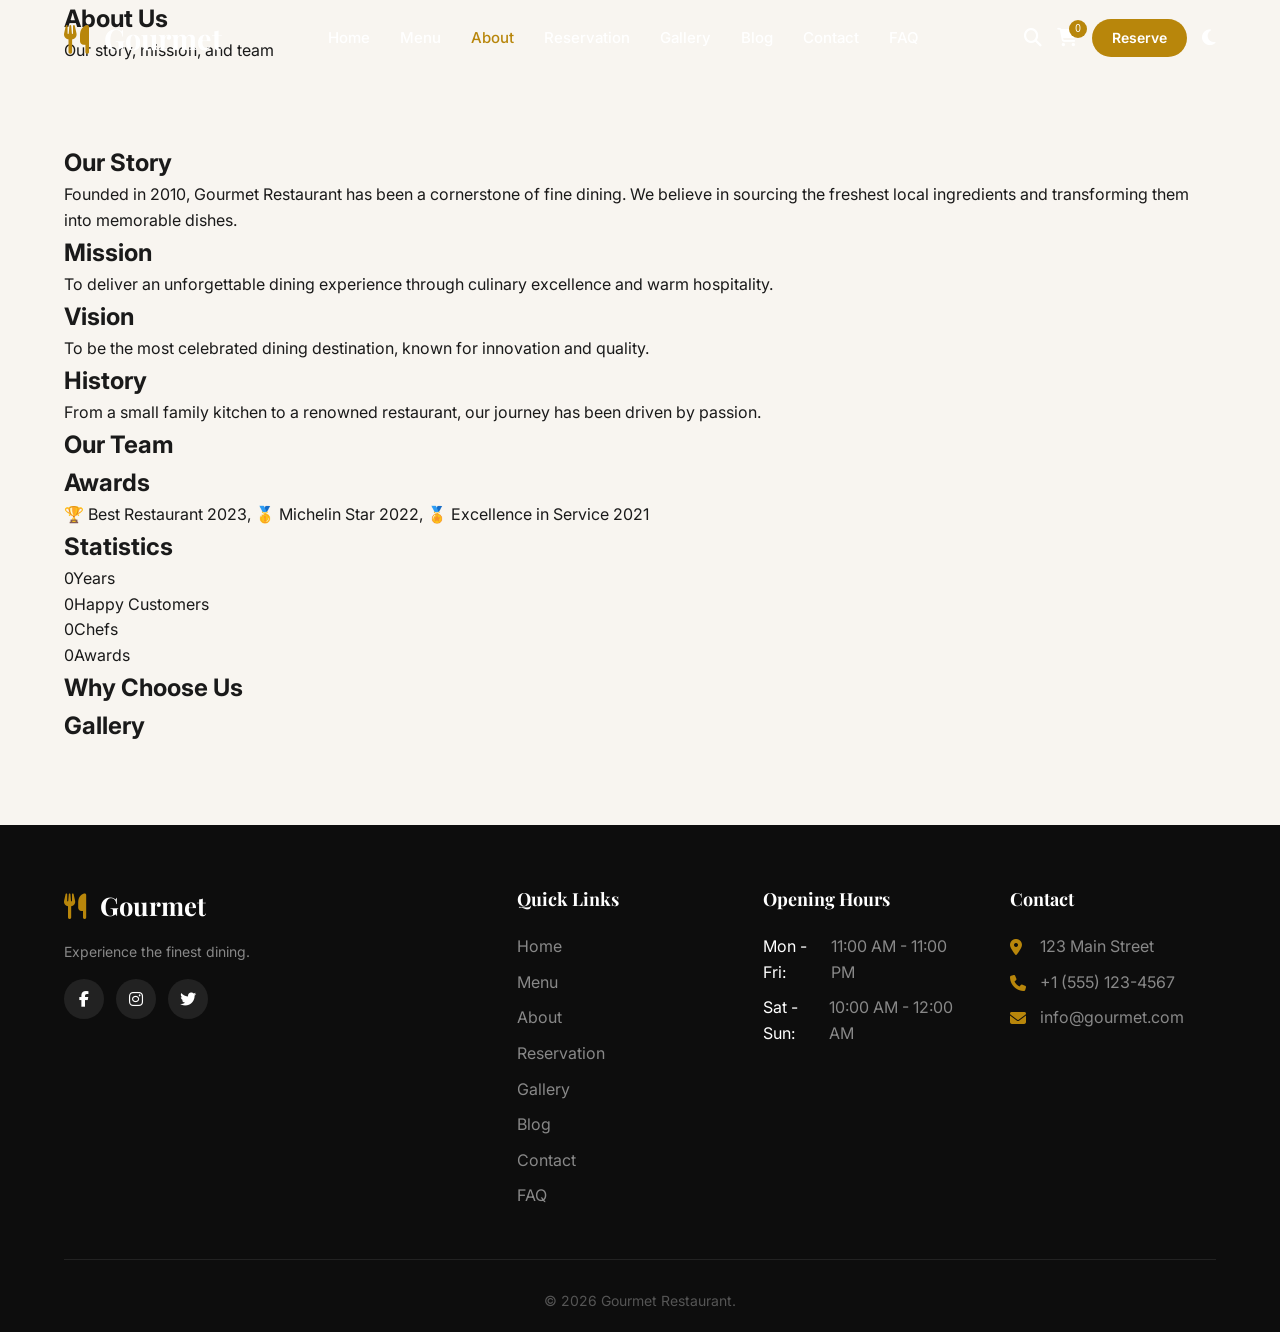
==== about.html @ d44d5f66 "Complete Restaurant Website - All pages woking" ====
<!DOCTYPE html>
<html lang="en">
<head>
    <meta charset="UTF-8" />
    <meta name="viewport" content="width=device-width, initial-scale=1.0" />
    <title>Gourmet – About</title>
    <link rel="stylesheet" href="https://cdnjs.cloudflare.com/ajax/libs/font-awesome/6.5.0/css/all.min.css" />
    <link href="https://fonts.googleapis.com/css2?family=Playfair+Display:wght@400;600;700&family=Inter:wght@300;400;500;600;700&display=swap" rel="stylesheet" />
    <link rel="stylesheet" href="css/variables.css" />
    <link rel="stylesheet" href="css/base.css" />
    <link rel="stylesheet" href="css/inner-pages.css" />
    <script>
        window.addEventListener('load', function() {
            setTimeout(function() { const loader = document.getElementById('loading-screen'); if (loader) loader.classList.add('hidden'); }, 400);
        });
    </script>
</head>
<body>
    <div id="loading-screen"><div class="loader-spinner"></div><p>Loading...</p></div>
    <button id="back-to-top"><i class="fas fa-chevron-up"></i></button>
    <div id="scroll-progress"></div>

    <header class="header" id="header">
        <nav class="navbar">
            <div class="container nav-container">
                <a href="index.html" class="logo"><i class="fas fa-utensils"></i> Gourmet</a>
                <ul class="nav-menu" id="nav-menu">
                    <li><a href="index.html">Home</a></li>
                    <li><a href="menu.html">Menu</a></li>
                    <li><a href="about.html" class="active">About</a></li>
                    <li><a href="reservation.html">Reservation</a></li>
                    <li><a href="gallery.html">Gallery</a></li>
                    <li><a href="blog.html">Blog</a></li>
                    <li><a href="contact.html">Contact</a></li>
                    <li><a href="faq.html">FAQ</a></li>
                </ul>
                <div class="nav-actions">
                    <button class="nav-icon" id="search-toggle"><i class="fas fa-search"></i></button>
                    <button class="nav-icon"><i class="fas fa-shopping-cart"></i><span class="cart-count">0</span></button>
                    <a href="reservation.html" class="btn btn-primary btn-sm">Reserve</a>
                    <button class="theme-toggle" id="theme-toggle"><i class="fas fa-moon"></i></button>
                    <button class="hamburger" id="hamburger"><span></span><span></span><span></span></button>
                </div>
            </div>
        </nav>
    </header>

    <main>
        <section class="page-hero" style="background-image:url('https://images.unsplash.com/photo-1517248135467-4c7edcad34c4?w=1600');">
            <div class="container"><h1>About Us</h1><p>Our story, mission, and team</p></div>
        </section>

        <section class="about-page section-padding">
            <div class="container">
                <div class="about-story"><h2>Our Story</h2><p>Founded in 2010, Gourmet Restaurant has been a cornerstone of fine dining. We believe in sourcing the freshest local ingredients and transforming them into memorable dishes.</p></div>
                <div class="about-mission"><h2>Mission</h2><p>To deliver an unforgettable dining experience through culinary excellence and warm hospitality.</p></div>
                <div class="about-vision"><h2>Vision</h2><p>To be the most celebrated dining destination, known for innovation and quality.</p></div>
                <div class="about-history"><h2>History</h2><p>From a small family kitchen to a renowned restaurant, our journey has been driven by passion.</p></div>
                
                <div class="about-team"><h2>Our Team</h2><div id="about-team-grid" class="chefs-grid"></div></div>
                
                <div class="about-awards"><h2>Awards</h2><p>🏆 Best Restaurant 2023, 🥇 Michelin Star 2022, 🏅 Excellence in Service 2021</p></div>
                
                <div class="about-stats-2"><h2>Statistics</h2>
                    <div class="about-stats" id="about-stats-2">
                        <div class="stat"><span class="stat-number" data-count="15">0</span><span class="stat-label">Years</span></div>
                        <div class="stat"><span class="stat-number" data-count="12500">0</span><span class="stat-label">Happy Customers</span></div>
                        <div class="stat"><span class="stat-number" data-count="28">0</span><span class="stat-label">Chefs</span></div>
                        <div class="stat"><span class="stat-number" data-count="350">0</span><span class="stat-label">Awards</span></div>
                    </div>
                </div>
                
                <div class="about-why"><h2>Why Choose Us</h2><div class="why-grid" id="about-why-grid"></div></div>
                
                <div class="about-gallery"><h2>Gallery</h2><div class="gallery-grid" id="about-gallery-grid"></div></div>
            </div>
        </section>
    </main>

    <footer class="footer">
        <div class="container">
            <div class="footer-grid">
                <div class="footer-col"><a href="index.html" class="logo"><i class="fas fa-utensils"></i> Gourmet</a><p>Experience the finest dining.</p><div class="footer-social"><a href="#"><i class="fab fa-facebook-f"></i></a><a href="#"><i class="fab fa-instagram"></i></a><a href="#"><i class="fab fa-twitter"></i></a></div></div>
                <div class="footer-col"><h4>Quick Links</h4><ul><li><a href="index.html">Home</a></li><li><a href="menu.html">Menu</a></li><li><a href="about.html">About</a></li><li><a href="reservation.html">Reservation</a></li><li><a href="gallery.html">Gallery</a></li><li><a href="blog.html">Blog</a></li><li><a href="contact.html">Contact</a></li><li><a href="faq.html">FAQ</a></li></ul></div>
                <div class="footer-col"><h4>Opening Hours</h4><ul class="footer-hours"><li><span>Mon - Fri:</span> 11:00 AM - 11:00 PM</li><li><span>Sat - Sun:</span> 10:00 AM - 12:00 AM</li></ul></div>
                <div class="footer-col"><h4>Contact</h4><ul class="footer-contact"><li><i class="fas fa-map-marker-alt"></i> 123 Main Street</li><li><i class="fas fa-phone"></i> +1 (555) 123-4567</li><li><i class="fas fa-envelope"></i> info@gourmet.com</li></ul></div>
            </div>
            <div class="footer-bottom"><p>&copy; 2026 Gourmet Restaurant.</p></div>
        </div>
    </footer>

    <script type="module" src="js/data.js"></script>
    <script type="module" src="js/main.js"></script>
    <script type="module" src="js/about.js"></script>
</body>
</html>
---- css/base.css ----
/* ============================================
   BASE STYLES - RESET, TYPOGRAPHY, DARK MODE, NAV, FOOTER, UTILITIES
   ============================================ */

* {
    margin: 0;
    padding: 0;
    box-sizing: border-box;
}
html {
    scroll-behavior: smooth;
}
body {
    font-family: 'Inter', sans-serif;
    background: #f8f5f0;
    color: #1a1a1a;
    line-height: 1.6;
    transition: background 0.3s, color 0.3s;
}
.container {
    width: 90%;
    max-width: 1200px;
    margin: 0 auto;
}
img {
    max-width: 100%;
    display: block;
}
a {
    text-decoration: none;
    color: inherit;
}
ul {
    list-style: none;
}
.section-padding {
    padding: 80px 0;
}
.section-header {
    text-align: center;
    margin-bottom: 50px;
}
.section-tag {
    color: #b8860b;
    font-weight: 600;
    letter-spacing: 2px;
    text-transform: uppercase;
    font-size: 14px;
}
.section-header h2 {
    font-family: 'Playfair Display', serif;
    font-size: 2.8rem;
    margin: 10px 0;
}
.section-header h2 span {
    color: #b8860b;
}
.section-header p {
    color: #6c757d;
    max-width: 600px;
    margin: 0 auto;
}

/* Buttons */
.btn {
    display: inline-block;
    padding: 12px 30px;
    border: none;
    border-radius: 50px;
    font-weight: 600;
    cursor: pointer;
    transition: all 0.3s ease;
    text-decoration: none;
    font-size: 16px;
}
.btn-primary {
    background: #b8860b;
    color: #fff;
}
.btn-primary:hover {
    background: #8b6508;
    transform: translateY(-3px);
    box-shadow: 0 10px 20px rgba(184, 134, 11, 0.3);
}
.btn-outline {
    background: transparent;
    border: 2px solid #fff;
    color: #fff;
}
.btn-outline:hover {
    background: #fff;
    color: #1a1a1a;
}
.btn-sm {
    padding: 8px 20px;
    font-size: 14px;
}
.btn-lg {
    padding: 16px 40px;
    font-size: 18px;
}

/* ===== LOADING SCREEN ===== */
#loading-screen {
    position: fixed;
    inset: 0;
    background: #1a1a1a;
    display: flex;
    flex-direction: column;
    align-items: center;
    justify-content: center;
    z-index: 9999;
    transition: opacity 0.5s;
}
#loading-screen.hidden {
    opacity: 0;
    pointer-events: none;
}
.loader-spinner {
    width: 60px;
    height: 60px;
    border: 4px solid #333;
    border-top: 4px solid #b8860b;
    border-radius: 50%;
    animation: spin 1s linear infinite;
}
@keyframes spin {
    to {
        transform: rotate(360deg);
    }
}
#loading-screen p {
    color: #fff;
    margin-top: 20px;
    font-family: 'Playfair Display', serif;
    letter-spacing: 2px;
}

/* ===== SCROLL PROGRESS ===== */
#scroll-progress {
    position: fixed;
    top: 0;
    left: 0;
    height: 4px;
    background: #b8860b;
    width: 0%;
    z-index: 9999;
    transition: width 0.1s;
}

/* ===== BACK TO TOP ===== */
#back-to-top {
    position: fixed;
    bottom: 30px;
    right: 30px;
    background: #b8860b;
    color: #fff;
    border: none;
    width: 50px;
    height: 50px;
    border-radius: 50%;
    font-size: 20px;
    cursor: pointer;
    opacity: 0;
    visibility: hidden;
    transition: all 0.3s;
    z-index: 999;
    box-shadow: 0 4px 15px rgba(0, 0, 0, 0.2);
}
#back-to-top.visible {
    opacity: 1;
    visibility: visible;
}
#back-to-top:hover {
    background: #8b6508;
    transform: translateY(-5px);
}

/* ===== SEARCH POPUP ===== */
.search-popup {
    position: fixed;
    inset: 0;
    background: rgba(0, 0, 0, 0.9);
    display: flex;
    align-items: center;
    justify-content: center;
    opacity: 0;
    visibility: hidden;
    transition: all 0.3s;
    z-index: 9998;
}
.search-popup.active {
    opacity: 1;
    visibility: visible;
}
.search-popup-inner {
    background: #fff;
    padding: 40px;
    border-radius: 20px;
    max-width: 500px;
    width: 90%;
    position: relative;
}
.search-close {
    position: absolute;
    top: 15px;
    right: 20px;
    background: none;
    border: none;
    font-size: 24px;
    cursor: pointer;
}
.search-popup-inner h3 {
    font-family: 'Playfair Display', serif;
    margin-bottom: 20px;
}
.search-popup-inner form {
    display: flex;
    gap: 10px;
}
.search-popup-inner input {
    flex: 1;
    padding: 12px 20px;
    border: 2px solid #ddd;
    border-radius: 50px;
    outline: none;
}
.search-popup-inner button {
    background: #b8860b;
    color: #fff;
    border: none;
    padding: 0 20px;
    border-radius: 50px;
    cursor: pointer;
}

/* ===== HEADER / NAVBAR ===== */
.header {
    position: fixed;
    top: 0;
    left: 0;
    width: 100%;
    z-index: 1000;
    transition: all 0.3s;
    background: transparent;
}
.header.sticky {
    background: rgba(26, 26, 26, 0.95);
    backdrop-filter: blur(10px);
    box-shadow: 0 4px 20px rgba(0, 0, 0, 0.1);
}
.navbar {
    padding: 15px 0;
}
.nav-container {
    display: flex;
    align-items: center;
    justify-content: space-between;
}
.logo {
    font-family: 'Playfair Display', serif;
    font-size: 1.8rem;
    font-weight: 700;
    color: #fff;
}
.logo i {
    color: #b8860b;
    margin-right: 8px;
}
.nav-menu {
    display: flex;
    gap: 30px;
}
.nav-menu a {
    color: #fff;
    font-weight: 500;
    transition: 0.3s;
    font-size: 15px;
}
.nav-menu a:hover,
.nav-menu a.active {
    color: #b8860b;
}
.nav-actions {
    display: flex;
    align-items: center;
    gap: 15px;
}
.nav-icon {
    background: none;
    border: none;
    color: #fff;
    font-size: 18px;
    cursor: pointer;
    position: relative;
    transition: 0.3s;
}
.nav-icon:hover {
    color: #b8860b;
}
.cart-count {
    position: absolute;
    top: -8px;
    right: -10px;
    background: #b8860b;
    color: #fff;
    font-size: 10px;
    width: 18px;
    height: 18px;
    border-radius: 50%;
    display: flex;
    align-items: center;
    justify-content: center;
}
.theme-toggle {
    background: none;
    border: none;
    color: #fff;
    font-size: 18px;
    cursor: pointer;
}
.hamburger {
    display: none;
    flex-direction: column;
    gap: 5px;
    background: none;
    border: none;
    cursor: pointer;
}
.hamburger span {
    display: block;
    width: 25px;
    height: 3px;
    background: #fff;
    border-radius: 3px;
    transition: 0.3s;
}

/* ===== DARK MODE ===== */
body.dark-mode {
    background: #1a1a1a;
    color: #f8f5f0;
}
body.dark-mode .header.sticky {
    background: rgba(10, 10, 10, 0.98);
}
body.dark-mode .section-header p {
    color: #aaa;
}
body.dark-mode .search-popup-inner {
    background: #2a2a2a;
    color: #fff;
}
body.dark-mode .search-popup-inner input {
    background: #333;
    color: #fff;
    border-color: #555;
}

/* ===== FOOTER ===== */
.footer {
    background: #0d0d0d;
    color: #ccc;
    padding: 60px 0 20px;
}
.footer-grid {
    display: grid;
    grid-template-columns: 2fr 1fr 1fr 1fr;
    gap: 40px;
    margin-bottom: 40px;
}
.footer-col .logo {
    color: #fff;
    font-size: 1.6rem;
}
.footer-col p {
    margin: 15px 0;
    font-size: 14px;
    color: #888;
}
.footer-social {
    display: flex;
    gap: 12px;
}
.footer-social a {
    width: 40px;
    height: 40px;
    background: #222;
    border-radius: 50%;
    display: flex;
    align-items: center;
    justify-content: center;
    color: #fff;
    transition: 0.3s;
}
.footer-social a:hover {
    background: #b8860b;
}
.footer-col h4 {
    color: #fff;
    font-size: 18px;
    margin-bottom: 20px;
    font-family: 'Playfair Display', serif;
}
.footer-col ul li {
    margin-bottom: 10px;
}
.footer-col ul li a {
    color: #888;
    transition: 0.3s;
}
.footer-col ul li a:hover {
    color: #b8860b;
}
.footer-hours li {
    display: flex;
    justify-content: space-between;
    color: #888;
}
.footer-hours li span {
    color: #fff;
}
.footer-contact li {
    display: flex;
    align-items: center;
    gap: 10px;
    color: #888;
}
.footer-contact li i {
    color: #b8860b;
    width: 20px;
}
.footer-bottom {
    text-align: center;
    padding-top: 30px;
    border-top: 1px solid #222;
    font-size: 14px;
    color: #555;
}

/* ===== RESPONSIVE ===== */
@media (max-width: 992px) {
    .footer-grid {
        grid-template-columns: 1fr 1fr;
    }
}
@media (max-width: 768px) {
    .hamburger {
        display: flex;
    }
    .nav-menu {
        position: absolute;
        top: 70px;
        left: 0;
        width: 100%;
        background: rgba(0, 0, 0, 0.95);
        flex-direction: column;
        padding: 30px;
        gap: 20px;
        text-align: center;
        transform: scaleY(0);
        transform-origin: top;
        transition: 0.3s;
        border-radius: 0 0 20px 20px;
    }
    .nav-menu.active {
        transform: scaleY(1);
    }
    .section-header h2 {
        font-size: 2rem;
    }
    .footer-grid {
        grid-template-columns: 1fr;
        gap: 30px;
    }
    .nav-actions .btn-sm {
        display: none;
    }
}
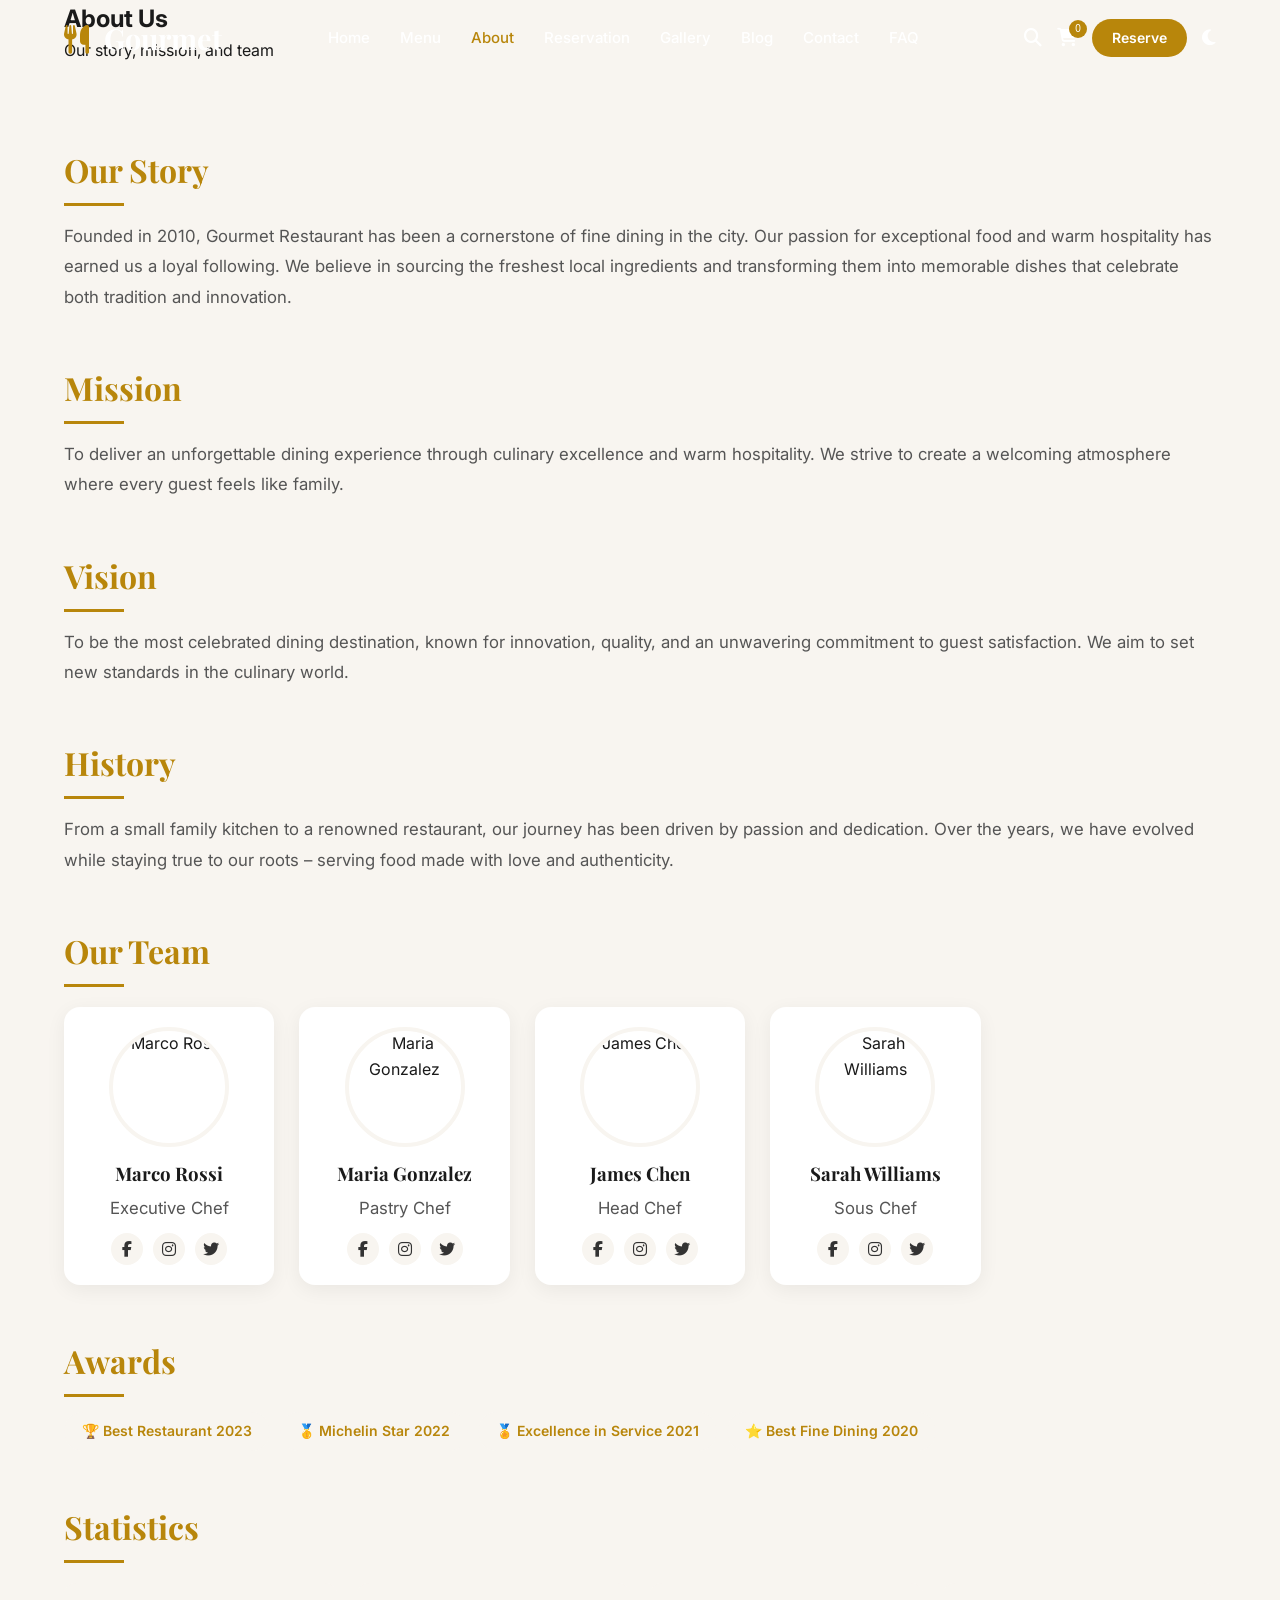
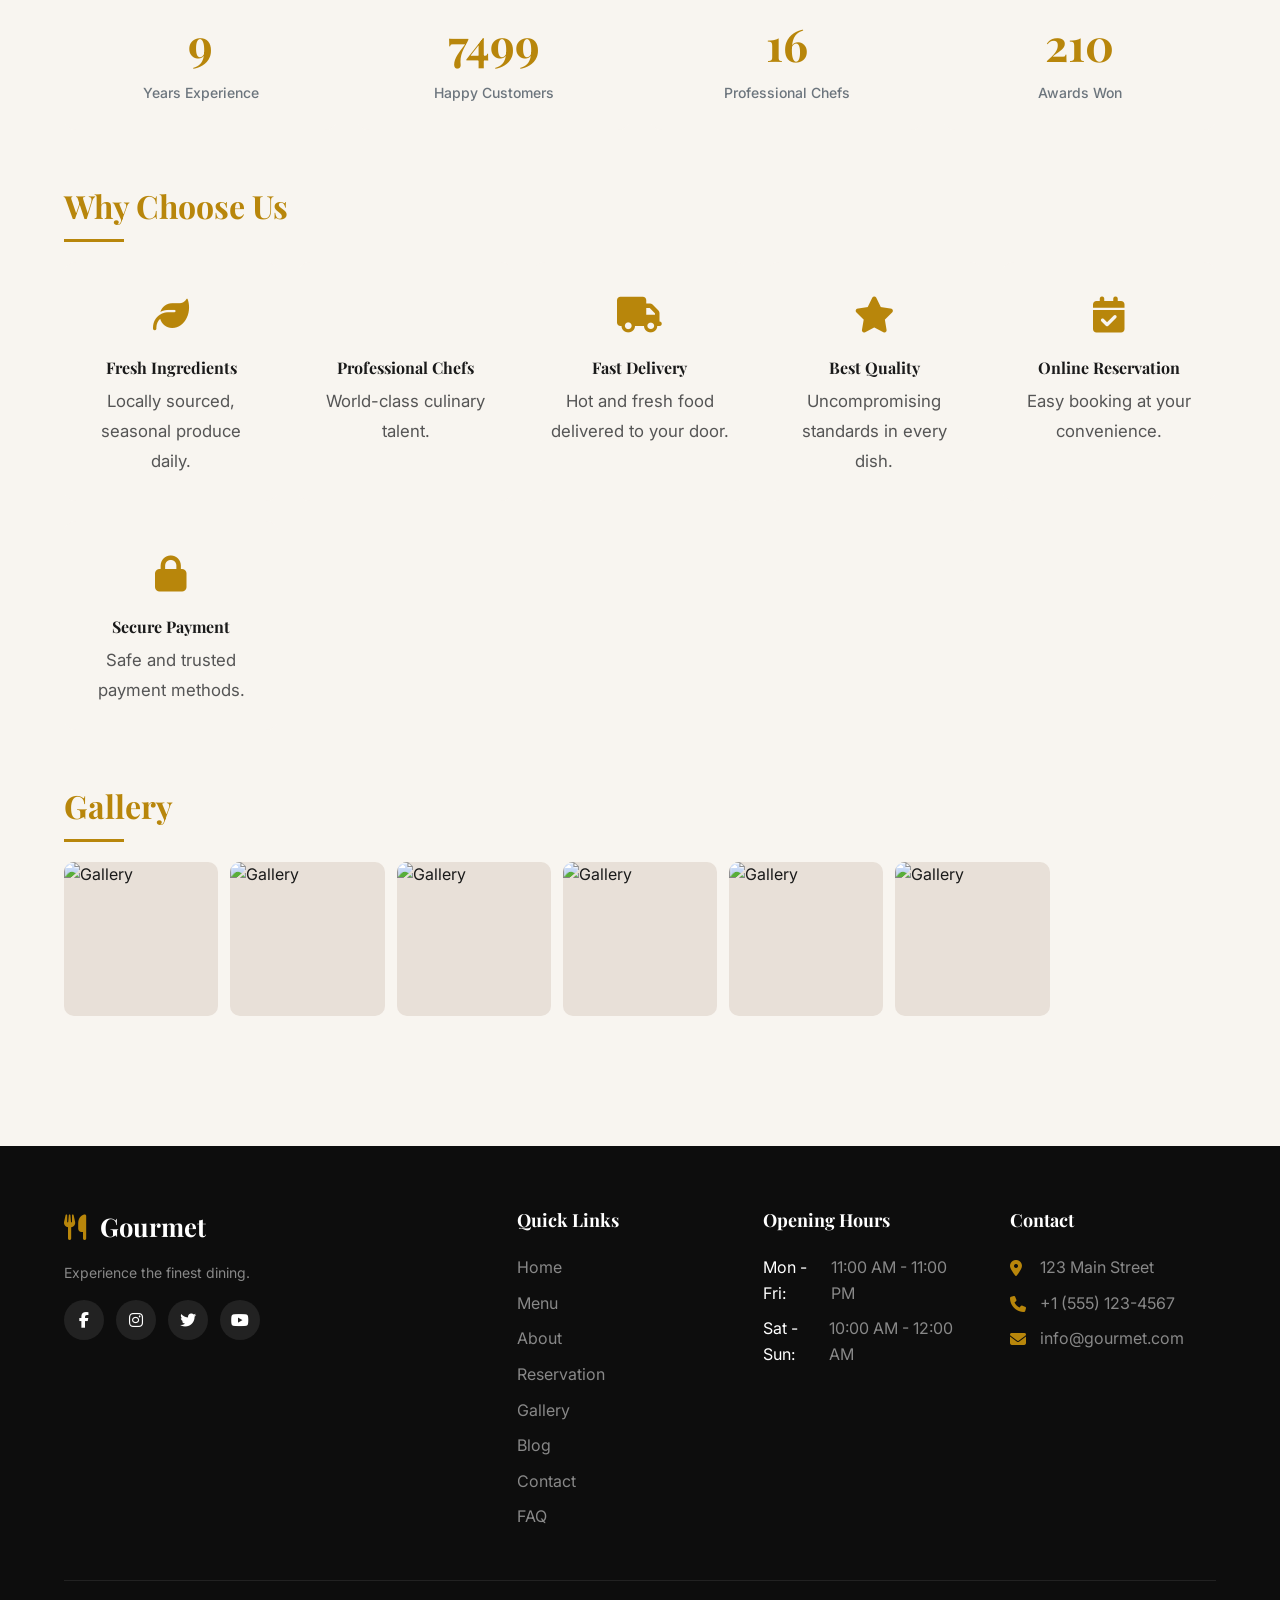
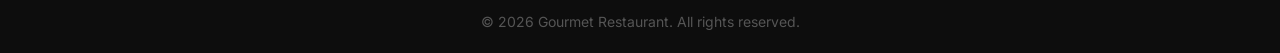
==== commit 80f104fd: "updated index, reservation, contact and about pages" ====
--- a/about.html
+++ b/about.html
@@ -9,17 +9,235 @@
     <link rel="stylesheet" href="css/variables.css" />
     <link rel="stylesheet" href="css/base.css" />
     <link rel="stylesheet" href="css/inner-pages.css" />
+    <style>
+        /* Additional About Page Styles */
+        .about-page .section { margin-bottom: 50px; }
+        .about-page .section h2 {
+            font-family: 'Playfair Display', serif;
+            font-size: 2rem;
+            color: #b8860b;
+            margin-bottom: 15px;
+            position: relative;
+        }
+        .about-page .section h2::after {
+            content: '';
+            display: block;
+            width: 60px;
+            height: 3px;
+            background: #b8860b;
+            margin-top: 8px;
+        }
+        .about-page .section p {
+            color: #555;
+            line-height: 1.8;
+            font-size: 1.05rem;
+        }
+        body.dark-mode .about-page .section p {
+            color: #ccc;
+        }
+        .about-stats {
+            display: grid;
+            grid-template-columns: repeat(auto-fit, minmax(150px, 1fr));
+            gap: 20px;
+            margin: 20px 0;
+            text-align: center;
+        }
+        .about-stats .stat {
+            background: #f8f5f0;
+            padding: 25px 15px;
+            border-radius: 12px;
+            transition: 0.3s;
+        }
+        .about-stats .stat:hover {
+            transform: translateY(-5px);
+            box-shadow: 0 10px 30px rgba(0,0,0,0.08);
+        }
+        body.dark-mode .about-stats .stat {
+            background: #2a2a2a;
+        }
+        .about-stats .stat-number {
+            font-size: 2.8rem;
+            font-weight: 700;
+            color: #b8860b;
+            font-family: 'Playfair Display', serif;
+            display: block;
+        }
+        .about-stats .stat-label {
+            font-size: 14px;
+            color: #6c757d;
+            font-weight: 500;
+        }
+        body.dark-mode .about-stats .stat-label {
+            color: #aaa;
+        }
+        .chefs-grid {
+            display: grid;
+            grid-template-columns: repeat(auto-fill, minmax(200px, 1fr));
+            gap: 25px;
+            margin-top: 20px;
+        }
+        .chef-card {
+            background: #fff;
+            border-radius: 16px;
+            overflow: hidden;
+            text-align: center;
+            padding: 20px 15px;
+            box-shadow: 0 5px 20px rgba(0,0,0,0.06);
+            transition: 0.3s;
+        }
+        .chef-card:hover {
+            transform: translateY(-8px);
+            box-shadow: 0 15px 40px rgba(0,0,0,0.1);
+        }
+        body.dark-mode .chef-card {
+            background: #2a2a2a;
+        }
+        .chef-card img {
+            width: 120px;
+            height: 120px;
+            border-radius: 50%;
+            object-fit: cover;
+            margin: 0 auto 12px;
+            border: 4px solid #f8f5f0;
+        }
+        body.dark-mode .chef-card img {
+            border-color: #2a2a2a;
+        }
+        .chef-card h3 {
+            font-family: 'Playfair Display', serif;
+            margin-bottom: 4px;
+        }
+        .chef-card p {
+            color: #6c757d;
+            font-size: 14px;
+        }
+        .chef-card .social {
+            display: flex;
+            justify-content: center;
+            gap: 10px;
+            margin-top: 10px;
+        }
+        .chef-card .social a {
+            width: 32px;
+            height: 32px;
+            border-radius: 50%;
+            background: #f8f5f0;
+            display: flex;
+            align-items: center;
+            justify-content: center;
+            color: #333;
+            transition: 0.3s;
+            text-decoration: none;
+        }
+        .chef-card .social a:hover {
+            background: #b8860b;
+            color: #fff;
+        }
+        body.dark-mode .chef-card .social a {
+            background: #1a1a1a;
+            color: #ddd;
+        }
+        .why-grid {
+            display: grid;
+            grid-template-columns: repeat(auto-fill, minmax(200px, 1fr));
+            gap: 20px;
+            margin-top: 20px;
+        }
+        .why-card {
+            text-align: center;
+            padding: 25px 15px;
+            background: #f8f5f0;
+            border-radius: 12px;
+            transition: 0.3s;
+        }
+        .why-card:hover {
+            transform: translateY(-5px);
+            box-shadow: 0 10px 30px rgba(0,0,0,0.06);
+        }
+        body.dark-mode .why-card {
+            background: #2a2a2a;
+        }
+        .why-card .icon {
+            font-size: 36px;
+            color: #b8860b;
+            margin-bottom: 10px;
+        }
+        .why-card h4 {
+            font-family: 'Playfair Display', serif;
+            margin-bottom: 5px;
+        }
+        .why-card p {
+            color: #6c757d;
+            font-size: 14px;
+        }
+        body.dark-mode .why-card p {
+            color: #aaa;
+        }
+        .gallery-grid {
+            display: grid;
+            grid-template-columns: repeat(auto-fill, minmax(150px, 1fr));
+            gap: 12px;
+            margin-top: 20px;
+        }
+        .gallery-grid .gallery-item {
+            border-radius: 10px;
+            overflow: hidden;
+            aspect-ratio: 1;
+            background: #e8e0d8;
+        }
+        .gallery-grid .gallery-item img {
+            width: 100%;
+            height: 100%;
+            object-fit: cover;
+            transition: transform 0.4s;
+        }
+        .gallery-grid .gallery-item:hover img {
+            transform: scale(1.08);
+        }
+        .awards-list {
+            display: flex;
+            flex-wrap: wrap;
+            gap: 10px;
+            margin-top: 10px;
+        }
+        .awards-list .award {
+            background: #f8f5f0;
+            padding: 8px 18px;
+            border-radius: 50px;
+            font-size: 14px;
+            font-weight: 600;
+            color: #b8860b;
+        }
+        body.dark-mode .awards-list .award {
+            background: #2a2a2a;
+        }
+        /* Responsive */
+        @media (max-width: 768px) {
+            .about-page .section h2 { font-size: 1.5rem; }
+            .about-stats { grid-template-columns: repeat(2, 1fr); }
+            .chefs-grid { grid-template-columns: repeat(2, 1fr); }
+        }
+    </style>
     <script>
         window.addEventListener('load', function() {
-            setTimeout(function() { const loader = document.getElementById('loading-screen'); if (loader) loader.classList.add('hidden'); }, 400);
+            setTimeout(function() {
+                const loader = document.getElementById('loading-screen');
+                if (loader) loader.classList.add('hidden');
+            }, 400);
         });
     </script>
 </head>
 <body>
+    <!-- ===== LOADING SCREEN ===== -->
     <div id="loading-screen"><div class="loader-spinner"></div><p>Loading...</p></div>
+
+    <!-- ===== BACK TO TOP ===== -->
     <button id="back-to-top"><i class="fas fa-chevron-up"></i></button>
+
+    <!-- ===== SCROLL PROGRESS ===== -->
     <div id="scroll-progress"></div>
 
+    <!-- ===== HEADER / NAVBAR ===== -->
     <header class="header" id="header">
         <nav class="navbar">
             <div class="container nav-container">
@@ -45,52 +263,330 @@
         </nav>
     </header>
 
-    <main>
-        <section class="page-hero" style="background-image:url('https://images.unsplash.com/photo-1517248135467-4c7edcad34c4?w=1600');">
-            <div class="container"><h1>About Us</h1><p>Our story, mission, and team</p></div>
-        </section>
-
-        <section class="about-page section-padding">
-            <div class="container">
-                <div class="about-story"><h2>Our Story</h2><p>Founded in 2010, Gourmet Restaurant has been a cornerstone of fine dining. We believe in sourcing the freshest local ingredients and transforming them into memorable dishes.</p></div>
-                <div class="about-mission"><h2>Mission</h2><p>To deliver an unforgettable dining experience through culinary excellence and warm hospitality.</p></div>
-                <div class="about-vision"><h2>Vision</h2><p>To be the most celebrated dining destination, known for innovation and quality.</p></div>
-                <div class="about-history"><h2>History</h2><p>From a small family kitchen to a renowned restaurant, our journey has been driven by passion.</p></div>
-                
-                <div class="about-team"><h2>Our Team</h2><div id="about-team-grid" class="chefs-grid"></div></div>
-                
-                <div class="about-awards"><h2>Awards</h2><p>🏆 Best Restaurant 2023, 🥇 Michelin Star 2022, 🏅 Excellence in Service 2021</p></div>
-                
-                <div class="about-stats-2"><h2>Statistics</h2>
-                    <div class="about-stats" id="about-stats-2">
-                        <div class="stat"><span class="stat-number" data-count="15">0</span><span class="stat-label">Years</span></div>
-                        <div class="stat"><span class="stat-number" data-count="12500">0</span><span class="stat-label">Happy Customers</span></div>
-                        <div class="stat"><span class="stat-number" data-count="28">0</span><span class="stat-label">Chefs</span></div>
-                        <div class="stat"><span class="stat-number" data-count="350">0</span><span class="stat-label">Awards</span></div>
+    <!-- ===== PAGE HERO ===== -->
+    <section class="page-hero" style="background-image:url('https://images.unsplash.com/photo-1517248135467-4c7edcad34c4?w=1600');">
+        <div class="container"><h1>About Us</h1><p>Our story, mission, and team</p></div>
+    </section>
+
+    <!-- ===== ABOUT CONTENT ===== -->
+    <section class="about-page section-padding">
+        <div class="container">
+
+            <!-- OUR STORY -->
+            <div class="section">
+                <h2>Our Story</h2>
+                <p>Founded in 2010, Gourmet Restaurant has been a cornerstone of fine dining in the city. Our passion for exceptional food and warm hospitality has earned us a loyal following. We believe in sourcing the freshest local ingredients and transforming them into memorable dishes that celebrate both tradition and innovation.</p>
+            </div>
+
+            <!-- MISSION -->
+            <div class="section">
+                <h2>Mission</h2>
+                <p>To deliver an unforgettable dining experience through culinary excellence and warm hospitality. We strive to create a welcoming atmosphere where every guest feels like family.</p>
+            </div>
+
+            <!-- VISION -->
+            <div class="section">
+                <h2>Vision</h2>
+                <p>To be the most celebrated dining destination, known for innovation, quality, and an unwavering commitment to guest satisfaction. We aim to set new standards in the culinary world.</p>
+            </div>
+
+            <!-- HISTORY -->
+            <div class="section">
+                <h2>History</h2>
+                <p>From a small family kitchen to a renowned restaurant, our journey has been driven by passion and dedication. Over the years, we have evolved while staying true to our roots – serving food made with love and authenticity.</p>
+            </div>
+
+            <!-- OUR TEAM -->
+            <div class="section">
+                <h2>Our Team</h2>
+                <div class="chefs-grid" id="about-team-grid">
+                    <!-- Chefs injected by JS -->
+                </div>
+            </div>
+
+            <!-- AWARDS -->
+            <div class="section">
+                <h2>Awards</h2>
+                <div class="awards-list">
+                    <span class="award">🏆 Best Restaurant 2023</span>
+                    <span class="award">🥇 Michelin Star 2022</span>
+                    <span class="award">🏅 Excellence in Service 2021</span>
+                    <span class="award">⭐ Best Fine Dining 2020</span>
+                </div>
+            </div>
+
+            <!-- STATISTICS -->
+            <div class="section">
+                <h2>Statistics</h2>
+                <div class="about-stats" id="about-stats-2">
+                    <div class="stat">
+                        <span class="stat-number" data-count="15">0</span>
+                        <span class="stat-label">Years Experience</span>
                     </div>
-                </div>
-                
-                <div class="about-why"><h2>Why Choose Us</h2><div class="why-grid" id="about-why-grid"></div></div>
-                
-                <div class="about-gallery"><h2>Gallery</h2><div class="gallery-grid" id="about-gallery-grid"></div></div>
-            </div>
-        </section>
-    </main>
-
+                    <div class="stat">
+                        <span class="stat-number" data-count="12500">0</span>
+                        <span class="stat-label">Happy Customers</span>
+                    </div>
+                    <div class="stat">
+                        <span class="stat-number" data-count="28">0</span>
+                        <span class="stat-label">Professional Chefs</span>
+                    </div>
+                    <div class="stat">
+                        <span class="stat-number" data-count="350">0</span>
+                        <span class="stat-label">Awards Won</span>
+                    </div>
+                </div>
+            </div>
+
+            <!-- WHY CHOOSE US -->
+            <div class="section">
+                <h2>Why Choose Us</h2>
+                <div class="why-grid" id="about-why-grid">
+                    <!-- Why Choose cards injected by JS -->
+                </div>
+            </div>
+
+            <!-- GALLERY -->
+            <div class="section">
+                <h2>Gallery</h2>
+                <div class="gallery-grid" id="about-gallery-grid">
+                    <!-- Gallery images injected by JS -->
+                </div>
+            </div>
+
+        </div>
+    </section>
+
+    <!-- ===== FOOTER ===== -->
     <footer class="footer">
         <div class="container">
             <div class="footer-grid">
-                <div class="footer-col"><a href="index.html" class="logo"><i class="fas fa-utensils"></i> Gourmet</a><p>Experience the finest dining.</p><div class="footer-social"><a href="#"><i class="fab fa-facebook-f"></i></a><a href="#"><i class="fab fa-instagram"></i></a><a href="#"><i class="fab fa-twitter"></i></a></div></div>
-                <div class="footer-col"><h4>Quick Links</h4><ul><li><a href="index.html">Home</a></li><li><a href="menu.html">Menu</a></li><li><a href="about.html">About</a></li><li><a href="reservation.html">Reservation</a></li><li><a href="gallery.html">Gallery</a></li><li><a href="blog.html">Blog</a></li><li><a href="contact.html">Contact</a></li><li><a href="faq.html">FAQ</a></li></ul></div>
-                <div class="footer-col"><h4>Opening Hours</h4><ul class="footer-hours"><li><span>Mon - Fri:</span> 11:00 AM - 11:00 PM</li><li><span>Sat - Sun:</span> 10:00 AM - 12:00 AM</li></ul></div>
-                <div class="footer-col"><h4>Contact</h4><ul class="footer-contact"><li><i class="fas fa-map-marker-alt"></i> 123 Main Street</li><li><i class="fas fa-phone"></i> +1 (555) 123-4567</li><li><i class="fas fa-envelope"></i> info@gourmet.com</li></ul></div>
-            </div>
-            <div class="footer-bottom"><p>&copy; 2026 Gourmet Restaurant.</p></div>
+                <div class="footer-col">
+                    <a href="index.html" class="logo"><i class="fas fa-utensils"></i> Gourmet</a>
+                    <p>Experience the finest dining.</p>
+                    <div class="footer-social">
+                        <a href="#"><i class="fab fa-facebook-f"></i></a>
+                        <a href="#"><i class="fab fa-instagram"></i></a>
+                        <a href="#"><i class="fab fa-twitter"></i></a>
+                        <a href="#"><i class="fab fa-youtube"></i></a>
+                    </div>
+                </div>
+                <div class="footer-col">
+                    <h4>Quick Links</h4>
+                    <ul>
+                        <li><a href="index.html">Home</a></li>
+                        <li><a href="menu.html">Menu</a></li>
+                        <li><a href="about.html">About</a></li>
+                        <li><a href="reservation.html">Reservation</a></li>
+                        <li><a href="gallery.html">Gallery</a></li>
+                        <li><a href="blog.html">Blog</a></li>
+                        <li><a href="contact.html">Contact</a></li>
+                        <li><a href="faq.html">FAQ</a></li>
+                    </ul>
+                </div>
+                <div class="footer-col">
+                    <h4>Opening Hours</h4>
+                    <ul class="footer-hours">
+                        <li><span>Mon - Fri:</span> 11:00 AM - 11:00 PM</li>
+                        <li><span>Sat - Sun:</span> 10:00 AM - 12:00 AM</li>
+                    </ul>
+                </div>
+                <div class="footer-col">
+                    <h4>Contact</h4>
+                    <ul class="footer-contact">
+                        <li><i class="fas fa-map-marker-alt"></i> 123 Main Street</li>
+                        <li><i class="fas fa-phone"></i> +1 (555) 123-4567</li>
+                        <li><i class="fas fa-envelope"></i> info@gourmet.com</li>
+                    </ul>
+                </div>
+            </div>
+            <div class="footer-bottom"><p>&copy; 2026 Gourmet Restaurant. All rights reserved.</p></div>
         </div>
     </footer>
 
-    <script type="module" src="js/data.js"></script>
-    <script type="module" src="js/main.js"></script>
-    <script type="module" src="js/about.js"></script>
+    <!-- ===== SCRIPTS ===== -->
+    <script>
+        // ===== DATA =====
+        const chefs = [
+            { id: 1, name: 'Marco Rossi', position: 'Executive Chef', image: 'https://images.unsplash.com/photo-1583394293214-28ded15ee548?w=400' },
+            { id: 2, name: 'Maria Gonzalez', position: 'Pastry Chef', image: 'https://images.unsplash.com/photo-1577219491135-ce391730fb2c?w=400' },
+            { id: 3, name: 'James Chen', position: 'Head Chef', image: 'https://images.unsplash.com/photo-1611062623628-9aa17fb97acc?w=400' },
+            { id: 4, name: 'Sarah Williams', position: 'Sous Chef', image: 'https://images.unsplash.com/photo-1581299894007-aaa50297cf16?w=400' }
+        ];
+
+        const whyChoose = [
+            { icon: 'fa-leaf', title: 'Fresh Ingredients', desc: 'Locally sourced, seasonal produce daily.' },
+            { icon: 'fa-user-chef', title: 'Professional Chefs', desc: 'World-class culinary talent.' },
+            { icon: 'fa-truck', title: 'Fast Delivery', desc: 'Hot and fresh food delivered to your door.' },
+            { icon: 'fa-star', title: 'Best Quality', desc: 'Uncompromising standards in every dish.' },
+            { icon: 'fa-calendar-check', title: 'Online Reservation', desc: 'Easy booking at your convenience.' },
+            { icon: 'fa-lock', title: 'Secure Payment', desc: 'Safe and trusted payment methods.' }
+        ];
+
+        const galleryImages = [
+            'https://images.unsplash.com/photo-1546069901-ba9599a7e63c?w=300',
+            'https://images.unsplash.com/photo-1565299624946-b28f40a0ae38?w=300',
+            'https://images.unsplash.com/photo-1550547660-d9450f859349?w=300',
+            'https://images.unsplash.com/photo-1551183053-bf91a1d81141?w=300',
+            'https://images.unsplash.com/photo-1517248135467-4c7edcad34c4?w=300',
+            'https://images.unsplash.com/photo-1533777857889-4be7c70b33f7?w=300'
+        ];
+
+        // ===== RENDER TEAM =====
+        const teamGrid = document.getElementById('about-team-grid');
+        if (teamGrid) {
+            teamGrid.innerHTML = chefs.map(c => `
+                <div class="chef-card">
+                    <img src="${c.image}" alt="${c.name}" loading="lazy" />
+                    <h3>${c.name}</h3>
+                    <p>${c.position}</p>
+                    <div class="social">
+                        <a href="#"><i class="fab fa-facebook-f"></i></a>
+                        <a href="#"><i class="fab fa-instagram"></i></a>
+                        <a href="#"><i class="fab fa-twitter"></i></a>
+                    </div>
+                </div>
+            `).join('');
+        }
+
+        // ===== RENDER WHY CHOOSE =====
+        const whyGrid = document.getElementById('about-why-grid');
+        if (whyGrid) {
+            whyGrid.innerHTML = whyChoose.map(w => `
+                <div class="why-card">
+                    <div class="icon"><i class="fas ${w.icon}"></i></div>
+                    <h4>${w.title}</h4>
+                    <p>${w.desc}</p>
+                </div>
+            `).join('');
+        }
+
+        // ===== RENDER GALLERY =====
+        const aboutGallery = document.getElementById('about-gallery-grid');
+        if (aboutGallery) {
+            aboutGallery.innerHTML = galleryImages.map(img => `
+                <div class="gallery-item">
+                    <img src="${img}" alt="Gallery" loading="lazy" />
+                </div>
+            `).join('');
+        }
+
+        // ===== ANIMATED COUNTERS =====
+        const counters = document.querySelectorAll('.stat-number');
+        const observer = new IntersectionObserver((entries) => {
+            entries.forEach(entry => {
+                if (entry.isIntersecting) {
+                    const el = entry.target;
+                    const target = parseInt(el.dataset.count);
+                    let current = 0;
+                    const increment = target / 60;
+                    const timer = setInterval(() => {
+                        current += increment;
+                        if (current >= target) {
+                            el.textContent = target + (target > 100 ? '+' : '');
+                            clearInterval(timer);
+                        } else {
+                            el.textContent = Math.floor(current);
+                        }
+                    }, 20);
+                    observer.unobserve(el);
+                }
+            });
+        }, { threshold: 0.5 });
+        counters.forEach(c => observer.observe(c));
+    </script>
+
+    <!-- ===== GLOBAL SCRIPTS (Theme, Back to Top, Search, Nav) ===== -->
+    <script>
+        document.addEventListener('DOMContentLoaded', function() {
+            // Theme toggle
+            const themeToggle = document.getElementById('theme-toggle');
+        if (themeToggle) {
+            themeToggle.addEventListener('click', function() {
+                document.body.classList.toggle('dark-mode');
+                const icon = this.querySelector('i');
+                icon.classList.toggle('fa-moon');
+                icon.classList.toggle('fa-sun');
+                localStorage.setItem('theme', document.body.classList.contains('dark-mode') ? 'dark' : 'light');
+            });
+            if (localStorage.getItem('theme') === 'dark') {
+                document.body.classList.add('dark-mode');
+                const icon = themeToggle.querySelector('i');
+                icon.classList.remove('fa-moon');
+                icon.classList.add('fa-sun');
+            }
+        }
+
+        // Back to top
+        const backBtn = document.getElementById('back-to-top');
+        if (backBtn) {
+            window.addEventListener('scroll', function() {
+                if (window.scrollY > 300) backBtn.classList.add('visible');
+                else backBtn.classList.remove('visible');
+            });
+            backBtn.addEventListener('click', function() { window.scrollTo({ top: 0, behavior: 'smooth' }); });
+        }
+
+        // Scroll progress
+        const progress = document.getElementById('scroll-progress');
+        if (progress) {
+            window.addEventListener('scroll', function() {
+                const scrollTop = document.documentElement.scrollTop;
+                const height = document.documentElement.scrollHeight - document.documentElement.clientHeight;
+                progress.style.width = (scrollTop / height) * 100 + '%';
+            });
+        }
+
+        // Mobile hamburger
+        const hamburger = document.getElementById('hamburger');
+        const navMenu = document.getElementById('nav-menu');
+        if (hamburger && navMenu) {
+            hamburger.addEventListener('click', function() { navMenu.classList.toggle('active'); });
+            navMenu.querySelectorAll('a').forEach(link => link.addEventListener('click', function() { navMenu.classList.remove('active'); }));
+        }
+
+        // Search popup
+        const searchToggle = document.getElementById('search-toggle');
+        const searchPopup = document.getElementById('search-popup');
+        const searchClose = document.getElementById('search-close');
+        if (searchToggle && searchPopup && searchClose) {
+            searchToggle.addEventListener('click', function() { searchPopup.classList.add('active'); });
+            searchClose.addEventListener('click', function() { searchPopup.classList.remove('active'); });
+            searchPopup.addEventListener('click', function(e) { if (e.target === this) this.classList.remove('active'); });
+        }
+
+        // Sticky nav
+        const header = document.getElementById('header');
+        if (header) {
+            window.addEventListener('scroll', function() {
+                if (window.scrollY > 80) header.classList.add('sticky');
+                else header.classList.remove('sticky');
+            });
+        }
+    });
+
+    // ===== FORCE HIDE LOADING SCREEN (backup) =====
+    (function() {
+        const loader = document.getElementById('loading-screen');
+        if (loader) {
+            setTimeout(function() {
+                loader.classList.add('hidden');
+            }, 800);
+        }
+    })();
+</script>
+
+<!-- ===== SEARCH POPUP (required for search toggle) ===== -->
+<div id="search-popup" class="search-popup">
+    <div class="search-popup-inner">
+        <button class="search-close" id="search-close"><i class="fas fa-times"></i></button>
+        <h3>Search Our Menu</h3>
+        <form id="search-form">
+            <input type="text" placeholder="Search for dishes..." />
+            <button type="submit"><i class="fas fa-search"></i></button>
+        </form>
+    </div>
+</div>
+
 </body>
 </html>
